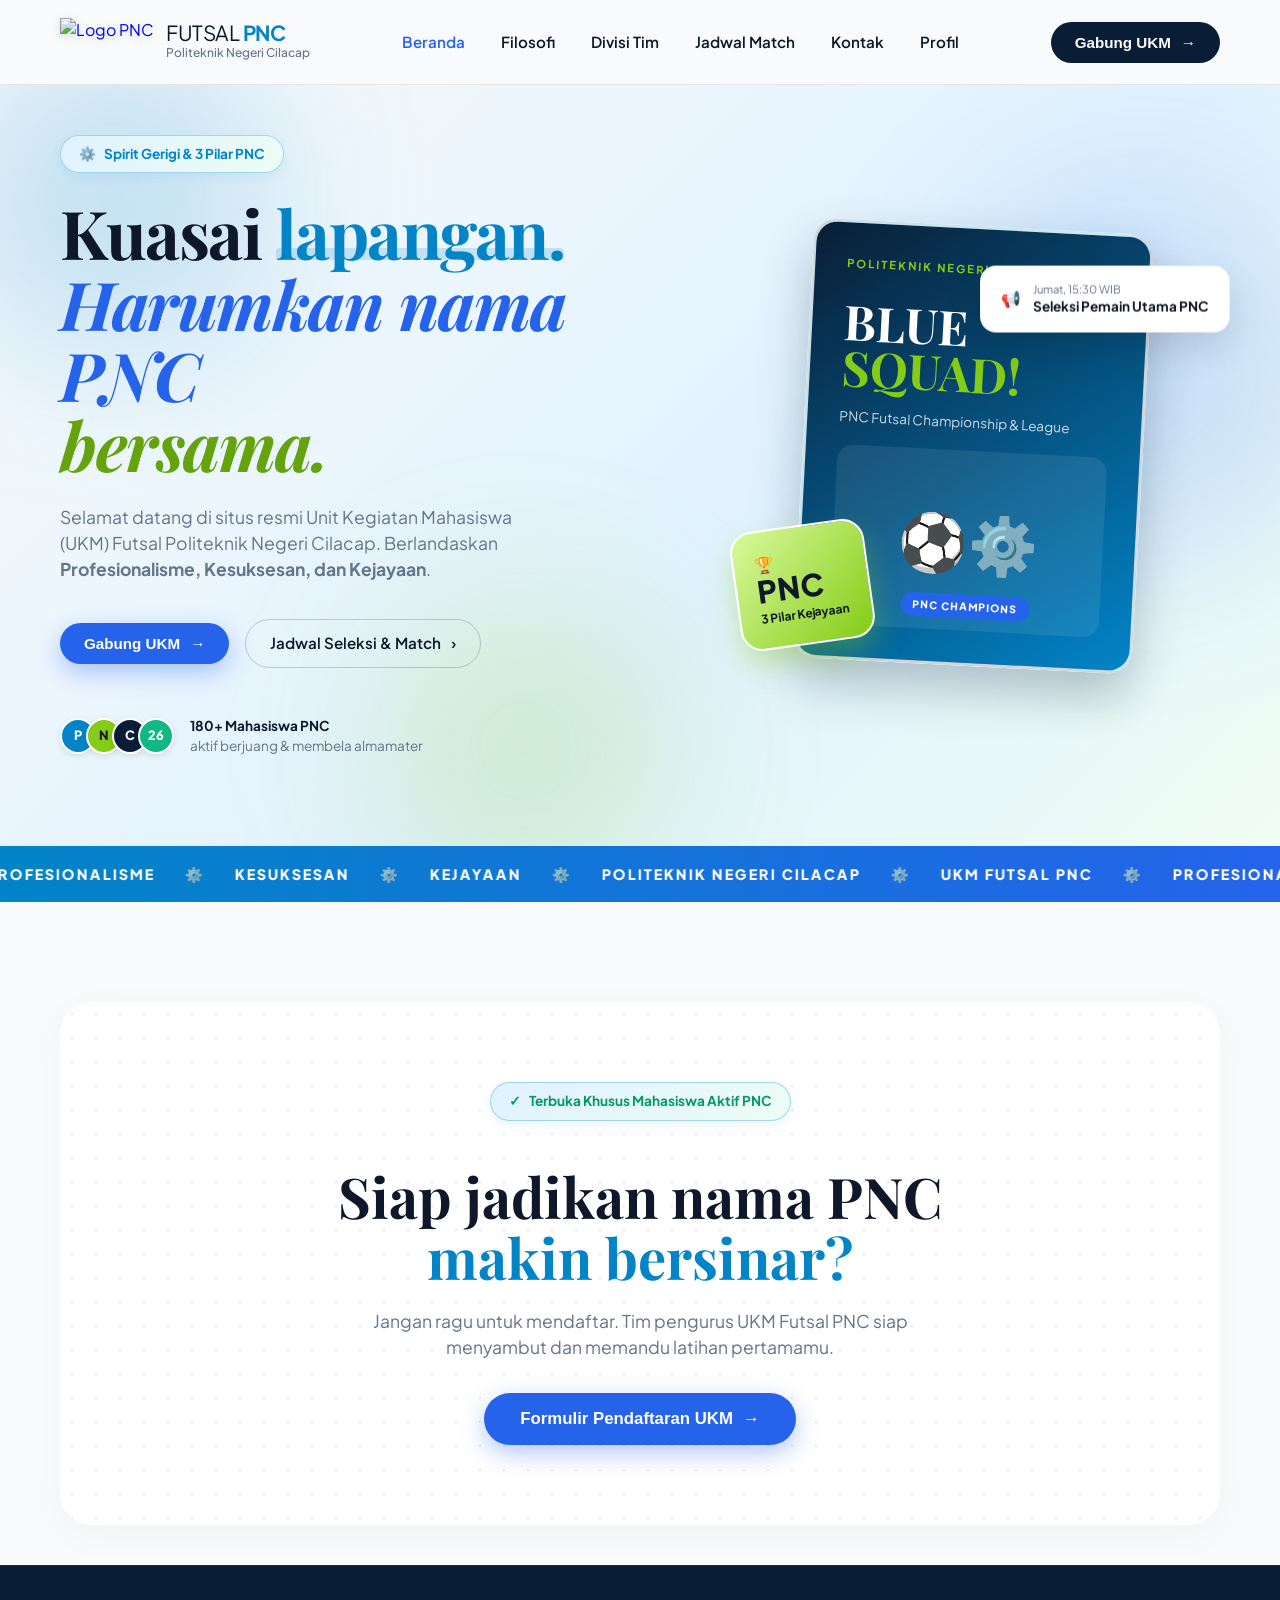
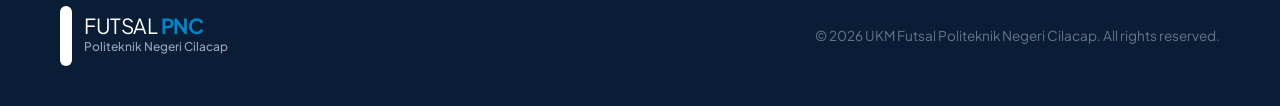
==== Project-Kelompok-7/index.html @ b3f89bba "Menambahkan file index.html" ====
<!DOCTYPE html>
<html lang="id">
<head>
    <meta charset="UTF-8">
    <meta name="viewport" content="width=device-width, initial-scale=1.0">
    <meta http-equiv="refresh" content="0; url=beranda.html">
    <title>Website UKM Futsal Politeknik Negeri Cilacap</title>
</head>
<body>
    <a href="beranda.html">Beranda</a>
    <a href="filosofi.html">Filosofi</a>
    <a href="divisi.html">Divisi Tim</a>
    <a href="jadwal.html">Jadwal Match</a>
    <a href="kontak.html">Kontak</a>
    <a href="profile.html">Profile</a>
</body>
</html>
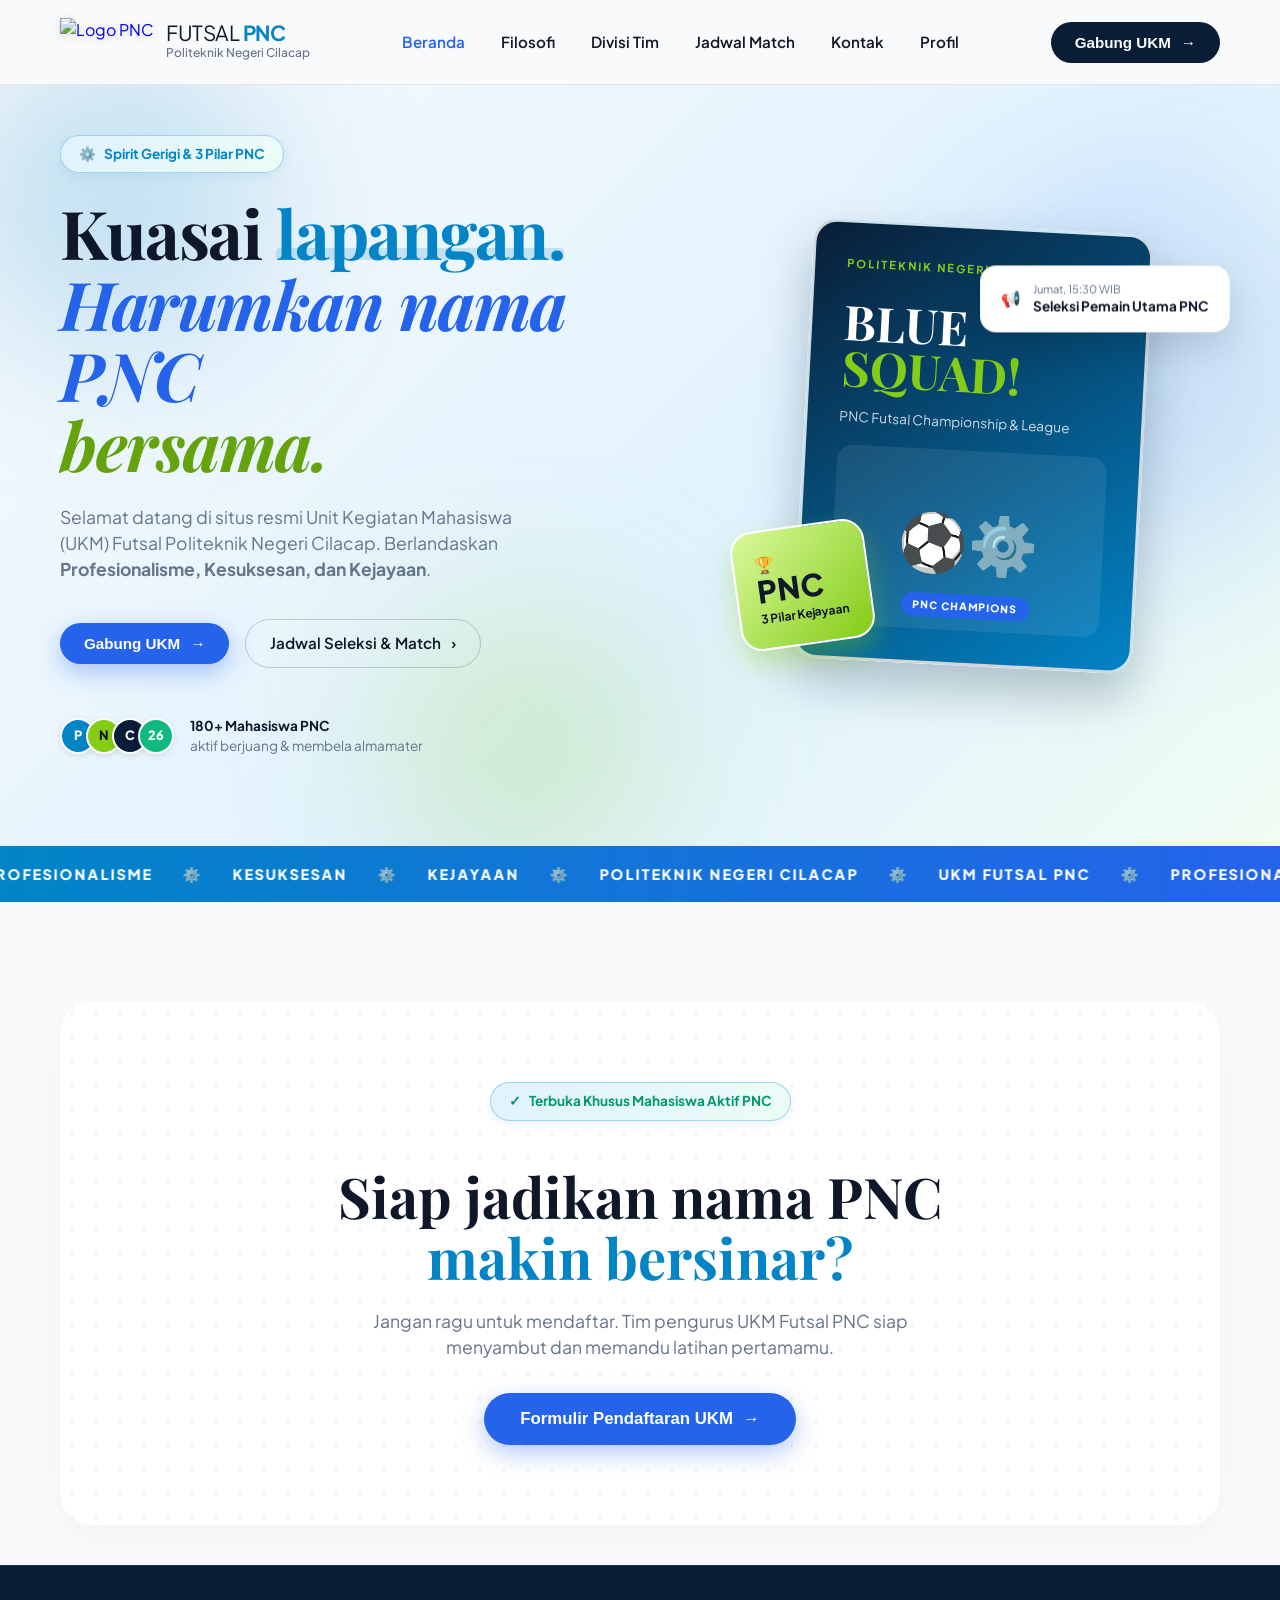
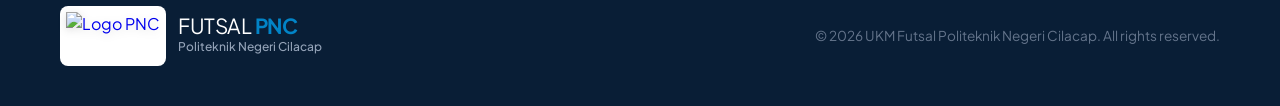
==== commit c9bbac55: "Update index.html p" ====
--- a/Project-Kelompok-7/index.html
+++ b/Project-Kelompok-7/index.html
@@ -12,6 +12,6 @@
     <a href="divisi.html">Divisi Tim</a>
     <a href="jadwal.html">Jadwal Match</a>
     <a href="kontak.html">Kontak</a>
-    <a href="profile.html">Profile</a>
+    <a href="profile.html">Profil</a>
 </body>
-</html>+</html>
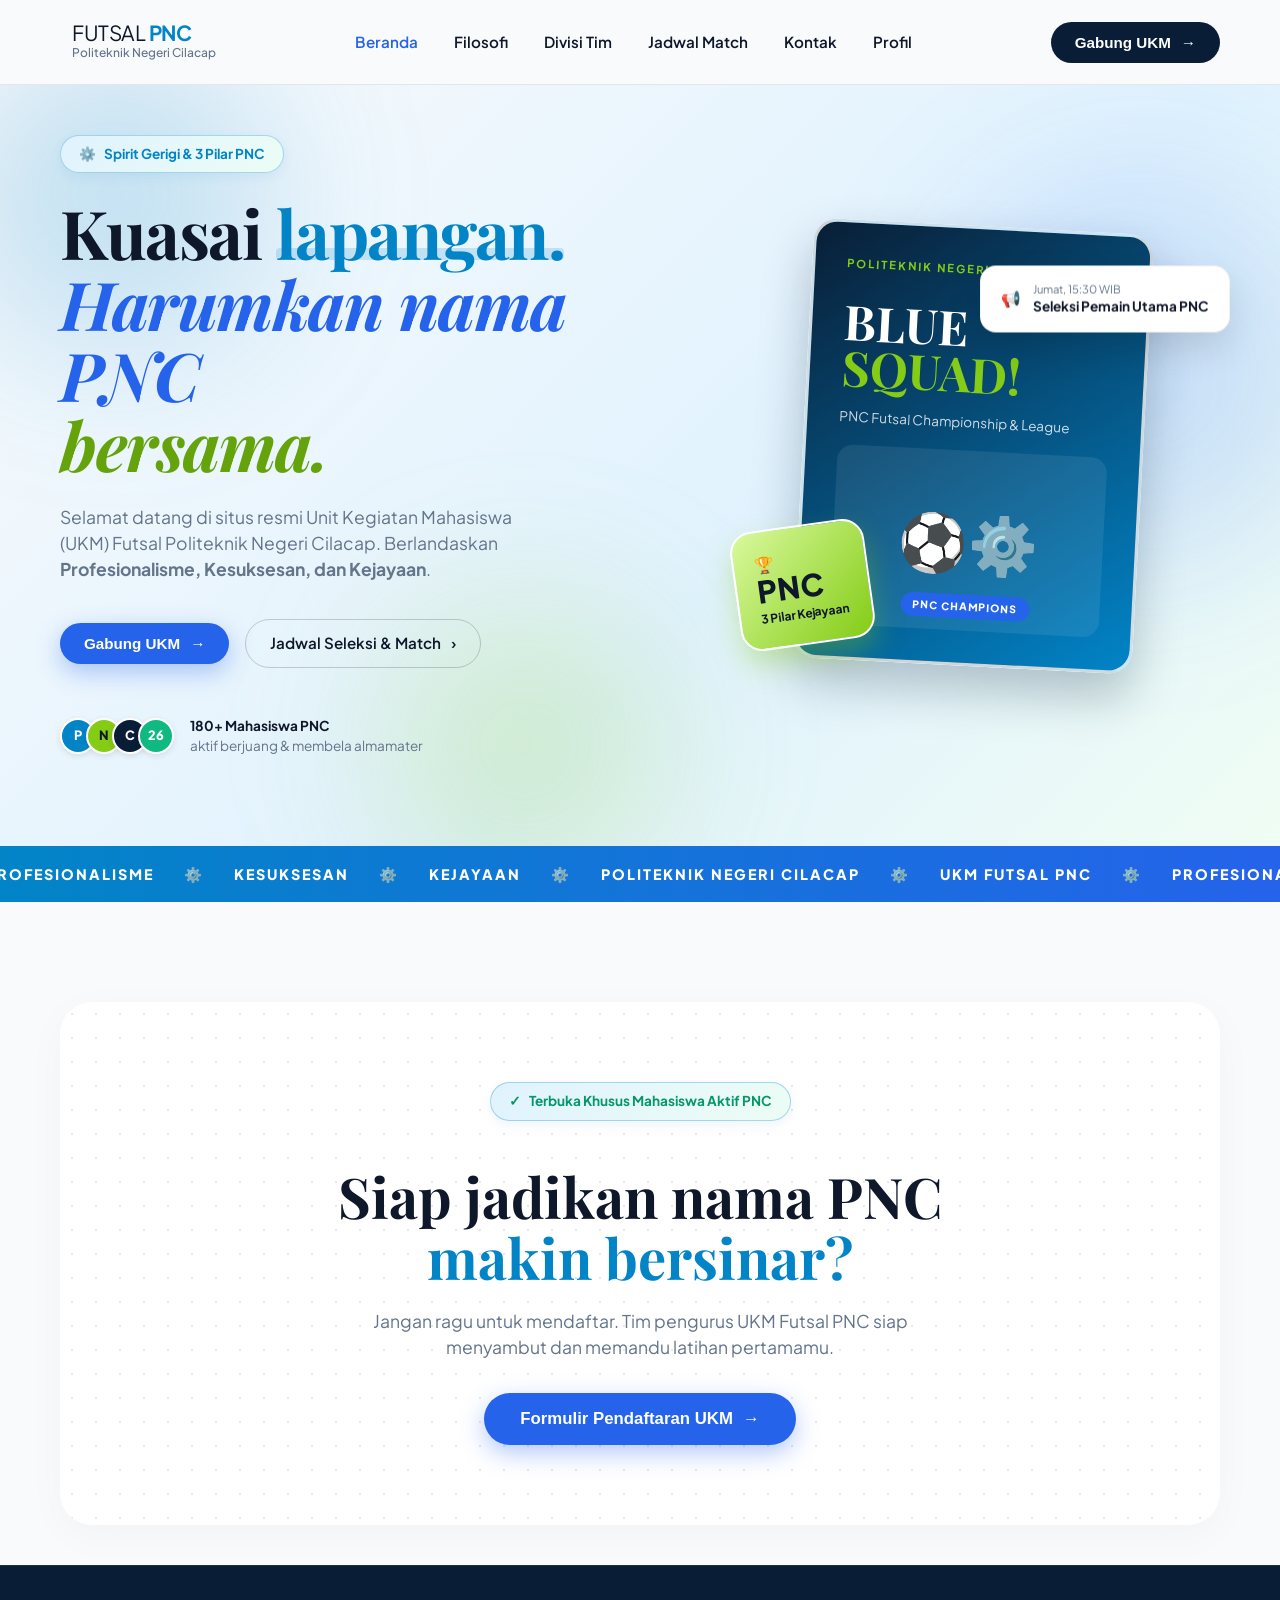
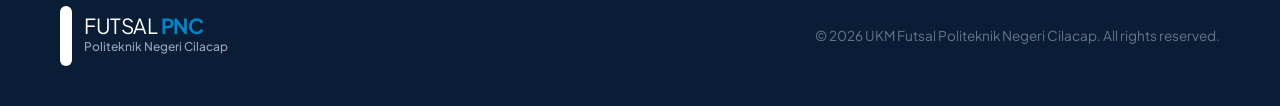
==== commit 43bd7d2c: "Update index.html jh" ====
--- a/Project-Kelompok-7/index.html
+++ b/Project-Kelompok-7/index.html
@@ -12,6 +12,6 @@
     <a href="divisi.html">Divisi Tim</a>
     <a href="jadwal.html">Jadwal Match</a>
     <a href="kontak.html">Kontak</a>
-    <a href="profile.html">Profil</a>
+    <a href="profil.html">Profil</a>
 </body>
 </html>
